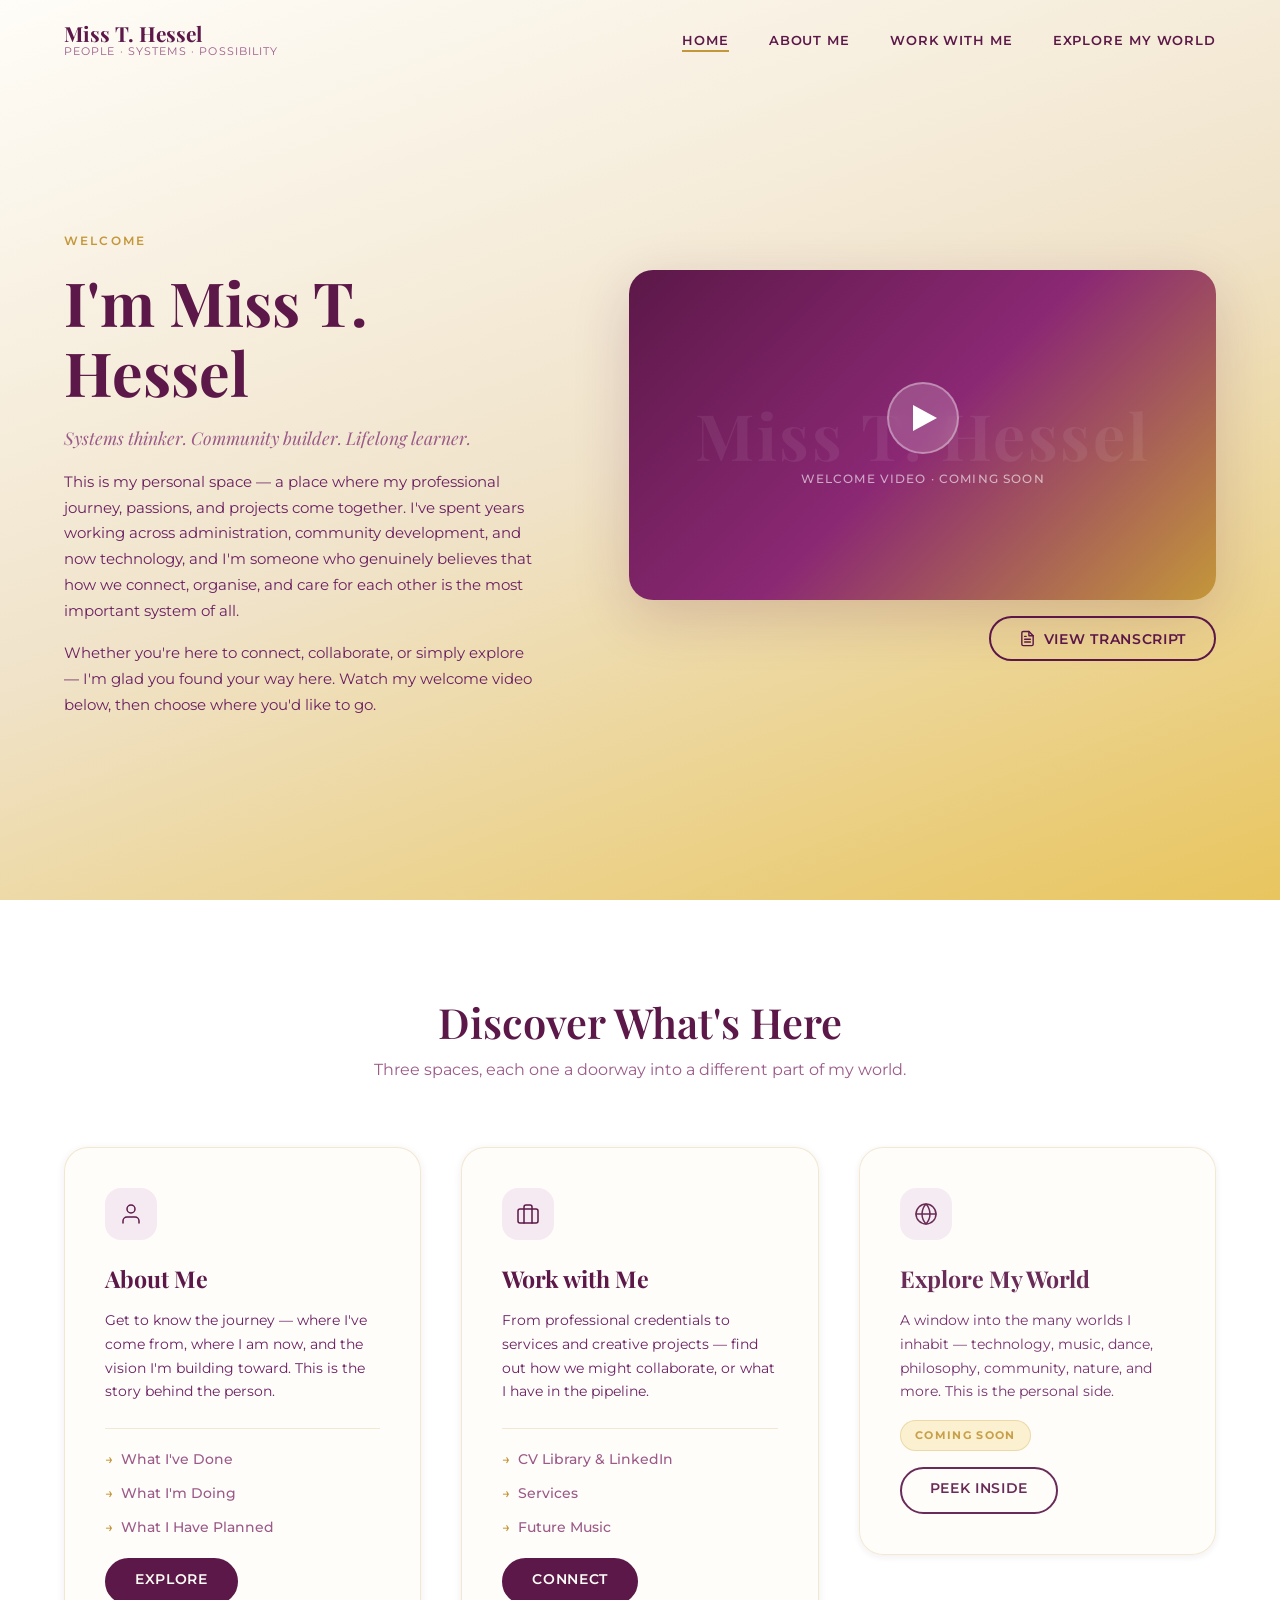
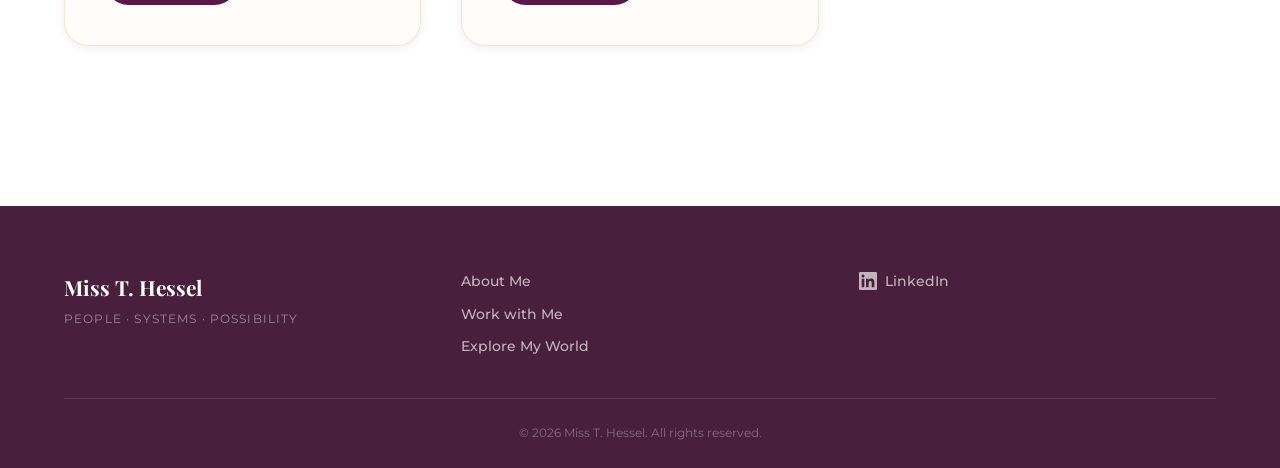
==== index.html @ 036d1e58 "Add personal brand landing page with full site structure - index.html: landing page with sticky head" ====
<!DOCTYPE html>
<html lang="en">
<head>
  <meta charset="UTF-8">
  <meta name="viewport" content="width=device-width, initial-scale=1.0">
  <title>Miss T. Hessel — People · Systems · Possibility</title>
  <meta name="description" content="Welcome to Miss T. Hessel's personal space — where systems thinking meets human connection. Explore my journey, work with me, or discover my world.">
  <link rel="preconnect" href="https://fonts.googleapis.com">
  <link rel="preconnect" href="https://fonts.gstatic.com" crossorigin>
  <link href="https://fonts.googleapis.com/css2?family=Playfair+Display:ital,wght@0,400;0,600;0,700;1,400&family=Montserrat:wght@300;400;500;600;700&display=swap" rel="stylesheet">
  <link rel="stylesheet" href="assets/css/styles.css">
</head>
<body>

  <!-- ════════════════════════════════════════════
       HEADER
       ════════════════════════════════════════════ -->
  <header class="site-header" id="site-header">
    <div class="container">
      <div class="header-inner">

        <a href="index.html" class="brand" aria-label="Miss T. Hessel — Home">
          <span class="brand-name">Miss T. Hessel</span>
          <span class="brand-tagline">People · Systems · Possibility</span>
        </a>

        <nav class="main-nav" id="main-nav" aria-label="Main navigation">
          <ul>
            <li><a href="index.html"        class="nav-link active">Home</a></li>
            <li><a href="about.html"        class="nav-link">About Me</a></li>
            <li><a href="work-with-me.html" class="nav-link">Work with Me</a></li>
            <li><a href="explore.html"      class="nav-link">Explore My World</a></li>
          </ul>
        </nav>

        <button class="hamburger" id="nav-toggle"
                aria-expanded="false" aria-controls="main-nav"
                aria-label="Toggle navigation menu">
          <span></span><span></span><span></span>
        </button>

      </div>
    </div>
  </header>

  <!-- ════════════════════════════════════════════
       MAIN CONTENT
       ════════════════════════════════════════════ -->
  <main>

    <!-- ── Welcome Section ─────────────────────── -->
    <section class="welcome-section" aria-labelledby="welcome-heading">
      <div class="container">
        <div class="welcome-grid">

          <!-- Text column -->
          <div class="welcome-text">
            <p class="welcome-eyebrow">Welcome</p>
            <h1 id="welcome-heading" class="welcome-heading">I'm Miss T. Hessel</h1>
            <p class="welcome-intro">
              Systems thinker. Community builder. Lifelong learner.
            </p>
            <p class="welcome-body">
              This is my personal space — a place where my professional journey,
              passions, and projects come together. I've spent years working across
              administration, community development, and now technology, and I'm
              someone who genuinely believes that how we connect, organise, and
              care for each other is the most important system of all.
            </p>
            <p class="welcome-body">
              Whether you're here to connect, collaborate, or simply explore —
              I'm glad you found your way here. Watch my welcome video below,
              then choose where you'd like to go.
            </p>
          </div>

          <!-- Video column -->
          <div class="video-block">

            <div class="video-container" id="video-container">
              <div class="video-placeholder" id="video-placeholder"
                   role="img" aria-label="Welcome video — coming soon">
                <div class="video-bg-text" aria-hidden="true">Miss T. Hessel</div>
                <button class="play-btn" id="play-btn" aria-label="Play welcome video">
                  <span class="play-triangle" aria-hidden="true"></span>
                </button>
                <p class="video-label" id="video-label">Welcome Video &middot; Coming Soon</p>
              </div>
            </div>

            <div class="transcript-controls">
              <button class="btn btn-outline transcript-btn"
                      id="transcript-toggle"
                      aria-expanded="false"
                      aria-controls="transcript-panel">
                <!-- Document / transcript icon -->
                <svg class="btn-icon" xmlns="http://www.w3.org/2000/svg"
                     viewBox="0 0 24 24" fill="none" stroke="currentColor"
                     stroke-width="2" stroke-linecap="round" stroke-linejoin="round"
                     aria-hidden="true">
                  <path d="M14 2H6a2 2 0 0 0-2 2v16a2 2 0 0 0 2 2h12a2 2 0 0 0 2-2V8z"/>
                  <polyline points="14 2 14 8 20 8"/>
                  <line x1="16" y1="13" x2="8" y2="13"/>
                  <line x1="16" y1="17" x2="8" y2="17"/>
                  <polyline points="10 9 9 9 8 9"/>
                </svg>
                <span class="transcript-btn-label">View Transcript</span>
              </button>
            </div>

            <div class="transcript-panel" id="transcript-panel" aria-hidden="true">
              <div class="transcript-inner">
                <h3>Video Transcript</h3>
                <p class="transcript-placeholder">
                  The transcript for this welcome video will appear here once the
                  video has been recorded. It will provide a full written version
                  of the content for accessibility and for those who prefer to read.
                </p>
              </div>
            </div>

          </div>
          <!-- /video-block -->

        </div>
      </div>
    </section>

    <!-- ── Discover Section ────────────────────── -->
    <section class="discover-section" aria-labelledby="discover-heading">
      <div class="container">

        <div class="section-intro">
          <h2 id="discover-heading" class="section-heading">Discover What's Here</h2>
          <p class="section-subheading">
            Three spaces, each one a doorway into a different part of my world.
          </p>
        </div>

        <div class="cards-grid">

          <!-- Card 1 — About Me -->
          <article class="nav-card" aria-labelledby="card-about-title">
            <div class="card-icon-wrap" aria-hidden="true">
              <svg xmlns="http://www.w3.org/2000/svg" viewBox="0 0 24 24"
                   fill="none" stroke="currentColor"
                   stroke-width="1.5" stroke-linecap="round" stroke-linejoin="round">
                <path d="M20 21v-2a4 4 0 0 0-4-4H8a4 4 0 0 0-4 4v2"/>
                <circle cx="12" cy="7" r="4"/>
              </svg>
            </div>
            <h3 id="card-about-title" class="card-title">About Me</h3>
            <p class="card-desc">
              Get to know the journey — where I've come from, where I am now,
              and the vision I'm building toward. This is the story behind the
              person.
            </p>
            <ul class="card-subnav" aria-label="About Me sections">
              <li><a href="about.html#done">What I've Done</a></li>
              <li><a href="about.html#doing">What I'm Doing</a></li>
              <li><a href="about.html#planned">What I Have Planned</a></li>
            </ul>
            <a href="about.html" class="btn btn-primary card-cta">Explore</a>
          </article>

          <!-- Card 2 — Work with Me -->
          <article class="nav-card" aria-labelledby="card-work-title">
            <div class="card-icon-wrap" aria-hidden="true">
              <svg xmlns="http://www.w3.org/2000/svg" viewBox="0 0 24 24"
                   fill="none" stroke="currentColor"
                   stroke-width="1.5" stroke-linecap="round" stroke-linejoin="round">
                <rect x="2" y="7" width="20" height="14" rx="2" ry="2"/>
                <path d="M16 21V5a2 2 0 0 0-2-2h-4a2 2 0 0 0-2 2v16"/>
              </svg>
            </div>
            <h3 id="card-work-title" class="card-title">Work with Me</h3>
            <p class="card-desc">
              From professional credentials to services and creative projects —
              find out how we might collaborate, or what I have in the pipeline.
            </p>
            <ul class="card-subnav" aria-label="Work with Me sections">
              <li><a href="work-with-me.html#cv-library">CV Library &amp; LinkedIn</a></li>
              <li><a href="work-with-me.html#services">Services</a></li>
              <li><a href="about.html#planned">Future Music</a></li>
            </ul>
            <a href="work-with-me.html" class="btn btn-primary card-cta">Connect</a>
          </article>

          <!-- Card 3 — Explore My World -->
          <article class="nav-card nav-card--soon" aria-labelledby="card-explore-title">
            <div class="card-icon-wrap" aria-hidden="true">
              <svg xmlns="http://www.w3.org/2000/svg" viewBox="0 0 24 24"
                   fill="none" stroke="currentColor"
                   stroke-width="1.5" stroke-linecap="round" stroke-linejoin="round">
                <circle cx="12" cy="12" r="10"/>
                <line x1="2" y1="12" x2="22" y2="12"/>
                <path d="M12 2a15.3 15.3 0 0 1 4 10 15.3 15.3 0 0 1-4 10
                         15.3 15.3 0 0 1-4-10 15.3 15.3 0 0 1 4-10z"/>
              </svg>
            </div>
            <h3 id="card-explore-title" class="card-title">Explore My World</h3>
            <p class="card-desc">
              A window into the many worlds I inhabit — technology, music, dance,
              philosophy, community, nature, and more. This is the personal side.
            </p>
            <div class="coming-soon-badge">Coming Soon</div>
            <a href="explore.html" class="btn btn-outline card-cta">Peek Inside</a>
          </article>

        </div>
      </div>
    </section>

  </main>

  <!-- ════════════════════════════════════════════
       FOOTER
       ════════════════════════════════════════════ -->
  <footer class="site-footer" aria-label="Site footer">
    <div class="container">
      <div class="footer-inner">

        <div class="footer-brand">
          <p class="footer-name">Miss T. Hessel</p>
          <p class="footer-tagline">People · Systems · Possibility</p>
        </div>

        <nav class="footer-nav" aria-label="Footer navigation">
          <a href="about.html">About Me</a>
          <a href="work-with-me.html">Work with Me</a>
          <a href="explore.html">Explore My World</a>
        </nav>

        <div class="footer-social">
          <!-- Update the href below with your real LinkedIn URL -->
          <a href="https://www.linkedin.com/in/your-linkedin-handle"
             target="_blank" rel="noopener noreferrer"
             class="social-link"
             aria-label="Visit Miss T. Hessel on LinkedIn">
            <svg xmlns="http://www.w3.org/2000/svg" viewBox="0 0 24 24"
                 fill="currentColor" aria-hidden="true">
              <path d="M20.447 20.452h-3.554v-5.569c0-1.328-.027-3.037-1.852-3.037
                       -1.853 0-2.136 1.445-2.136 2.939v5.667H9.351V9h3.414v1.561h.046
                       c.477-.9 1.637-1.85 3.37-1.85 3.601 0 4.267 2.37 4.267 5.455v6.286z
                       M5.337 7.433c-1.144 0-2.063-.926-2.063-2.065 0-1.138.92-2.063
                       2.063-2.063 1.14 0 2.064.925 2.064 2.063 0 1.139-.925 2.065-2.064 2.065z
                       M7.119 20.452H3.555V9h3.564v11.452z
                       M22.225 0H1.771C.792 0 0 .774 0 1.729v20.542C0 23.227.792 24
                       1.771 24h20.451C23.2 24 24 23.227 24 22.271V1.729C24 .774 23.2 0
                       22.222 0h.003z"/>
            </svg>
            LinkedIn
          </a>
        </div>

      </div>

      <div class="footer-bottom">
        <p>&copy; 2026 Miss T. Hessel. All rights reserved.</p>
      </div>
    </div>
  </footer>

  <script src="assets/js/main.js"></script>
</body>
</html>
---- assets/css/styles.css ----
/* ============================================================
   CSS Custom Properties
   ============================================================ */
:root {
  --plum-darkest:  #3A0D2E;
  --plum-dark:     #5C1848;
  --plum:          #7B2D6A;
  --plum-mid:      #9B5A88;
  --plum-light:    #DDB8CF;
  --plum-pale:     #F5EAF1;

  --gold:          #C4973A;
  --gold-light:    #E8C55E;
  --gold-pale:     #FBF0CC;

  --cream:         #F0E3CA;
  --beige:         #F5E9D0;
  --white:         #FFFDF8;

  --text-heading:  #5C1848;
  --text-body:     #6B2062;
  --text-muted:    #9B5A88;

  --font-serif:    'Playfair Display', Georgia, 'Times New Roman', serif;
  --font-sans:     'Montserrat', -apple-system, BlinkMacSystemFont, 'Segoe UI', sans-serif;

  --space-xs:  0.5rem;
  --space-sm:  1rem;
  --space-md:  1.5rem;
  --space-lg:  2.5rem;
  --space-xl:  4rem;
  --space-2xl: 6rem;

  --radius-sm:   8px;
  --radius-md:  16px;
  --radius-lg:  24px;
  --radius-full: 9999px;

  --shadow-sm:  0 2px  8px  rgba(92, 24, 72, 0.08);
  --shadow-md:  0 8px  32px rgba(92, 24, 72, 0.12);
  --shadow-lg:  0 16px 56px rgba(92, 24, 72, 0.18);

  --transition:     0.3s ease;
  --container-max:  1200px;
  --header-height:  80px;
}

/* ============================================================
   Reset & Base
   ============================================================ */
*, *::before, *::after { box-sizing: border-box; margin: 0; padding: 0; }

html { scroll-behavior: smooth; font-size: 16px; }

body {
  font-family: var(--font-sans);
  color: var(--text-body);
  line-height: 1.7;
  min-height: 100vh;
  position: relative;
  overflow-x: hidden;
}

/* Fixed gradient background — renders consistently on mobile */
body::before {
  content: '';
  position: fixed;
  inset: 0;
  background: linear-gradient(160deg, #FFFDF8 0%, #F0E3CA 50%, #E8C55E 100%);
  z-index: -1;
}

img, svg { display: block; max-width: 100%; }
a { color: inherit; text-decoration: none; }
ul { list-style: none; }
button { cursor: pointer; border: none; background: none; font-family: var(--font-sans); }

/* ============================================================
   Typography
   ============================================================ */
h1, h2, h3, h4 {
  font-family: var(--font-serif);
  color: var(--text-heading);
  line-height: 1.25;
  font-weight: 600;
}

p { max-width: 65ch; }

/* ============================================================
   Layout
   ============================================================ */
.container {
  width: 100%;
  max-width: var(--container-max);
  margin: 0 auto;
  padding: 0 var(--space-md);
}

/* ============================================================
   Buttons
   ============================================================ */
.btn {
  display: inline-flex;
  align-items: center;
  gap: 0.5rem;
  padding: 0.75rem 1.75rem;
  font-family: var(--font-sans);
  font-size: 0.85rem;
  font-weight: 600;
  letter-spacing: 0.05em;
  text-transform: uppercase;
  border-radius: var(--radius-full);
  border: 2px solid transparent;
  transition: var(--transition);
  cursor: pointer;
  white-space: nowrap;
}

.btn-primary {
  background: var(--plum-dark);
  color: var(--white);
  border-color: var(--plum-dark);
}
.btn-primary:hover,
.btn-primary:focus-visible {
  background: var(--plum);
  border-color: var(--plum);
  transform: translateY(-2px);
  box-shadow: var(--shadow-md);
}

.btn-outline {
  background: transparent;
  color: var(--plum-dark);
  border-color: var(--plum-dark);
}
.btn-outline:hover,
.btn-outline:focus-visible {
  background: var(--plum-pale);
  transform: translateY(-2px);
  box-shadow: var(--shadow-sm);
}

.btn-icon {
  width: 17px;
  height: 17px;
  flex-shrink: 0;
}

/* ============================================================
   Header
   ============================================================ */
.site-header {
  position: fixed;
  top: 0; left: 0; right: 0;
  z-index: 100;
  height: var(--header-height);
  transition: background var(--transition), box-shadow var(--transition);
}

.site-header.is-scrolled {
  background: rgba(255, 253, 248, 0.95);
  backdrop-filter: blur(14px);
  -webkit-backdrop-filter: blur(14px);
  box-shadow: var(--shadow-sm);
}

.header-inner {
  display: flex;
  align-items: center;
  justify-content: space-between;
  height: var(--header-height);
}

/* Brand */
.brand {
  display: flex;
  flex-direction: column;
  line-height: 1.2;
  transition: opacity var(--transition);
}
.brand:hover { opacity: 0.75; }

.brand-name {
  font-family: var(--font-serif);
  font-size: 1.3rem;
  font-weight: 700;
  color: var(--plum-dark);
}

.brand-tagline {
  font-size: 0.67rem;
  font-weight: 400;
  letter-spacing: 0.1em;
  text-transform: uppercase;
  color: var(--plum-mid);
}

/* Nav links */
.main-nav ul {
  display: flex;
  gap: var(--space-lg);
  align-items: center;
}

.nav-link {
  font-size: 0.8rem;
  font-weight: 600;
  letter-spacing: 0.07em;
  text-transform: uppercase;
  color: var(--plum-dark);
  position: relative;
  padding-bottom: 3px;
}
.nav-link::after {
  content: '';
  position: absolute;
  bottom: -1px; left: 0; right: 0;
  height: 2px;
  background: var(--gold);
  transform: scaleX(0);
  transform-origin: left;
  transition: transform var(--transition);
}
.nav-link:hover::after,
.nav-link.active::after { transform: scaleX(1); }

/* Hamburger */
.hamburger {
  display: none;
  flex-direction: column;
  gap: 5px;
  width: 32px;
  padding: 4px 2px;
}
.hamburger span {
  display: block;
  height: 2px;
  background: var(--plum-dark);
  border-radius: 2px;
  transition: var(--transition);
}
.hamburger.is-active span:nth-child(1) { transform: translateY(7px) rotate(45deg); }
.hamburger.is-active span:nth-child(2) { opacity: 0; transform: scaleX(0); }
.hamburger.is-active span:nth-child(3) { transform: translateY(-7px) rotate(-45deg); }

/* ============================================================
   Welcome / Hero Section
   ============================================================ */
.welcome-section {
  padding-top: calc(var(--header-height) + var(--space-xl));
  padding-bottom: var(--space-2xl);
  min-height: 100vh;
  display: flex;
  align-items: center;
}

.welcome-grid {
  display: grid;
  grid-template-columns: 1fr 1.25fr;
  gap: var(--space-2xl);
  align-items: center;
}

.welcome-text {
  display: flex;
  flex-direction: column;
  gap: var(--space-sm);
}

.welcome-eyebrow {
  font-size: 0.75rem;
  font-weight: 600;
  letter-spacing: 0.18em;
  text-transform: uppercase;
  color: var(--gold);
}

.welcome-heading {
  font-size: clamp(2.2rem, 5vw, 3.8rem);
  font-weight: 700;
  color: var(--plum-dark);
  line-height: 1.15;
}

.welcome-intro {
  font-family: var(--font-serif);
  font-style: italic;
  font-size: 1.1rem;
  color: var(--plum-mid);
  max-width: 42ch;
}

.welcome-body {
  font-size: 0.95rem;
  color: var(--text-body);
  max-width: 48ch;
}

/* ============================================================
   Video Block
   ============================================================ */
.video-block {
  display: flex;
  flex-direction: column;
  gap: var(--space-sm);
}

.video-container {
  position: relative;
  width: 100%;
  aspect-ratio: 16 / 9;
  border-radius: var(--radius-lg);
  overflow: hidden;
  box-shadow: var(--shadow-lg);
}

.video-placeholder {
  position: absolute;
  inset: 0;
  display: flex;
  flex-direction: column;
  align-items: center;
  justify-content: center;
  gap: var(--space-sm);
  background: linear-gradient(135deg, var(--plum-dark) 0%, #8B2874 50%, var(--gold) 100%);
  cursor: pointer;
}

.video-bg-text {
  position: absolute;
  inset: 0;
  display: flex;
  align-items: center;
  justify-content: center;
  font-family: var(--font-serif);
  font-size: clamp(1.8rem, 5vw, 4rem);
  font-weight: 700;
  color: rgba(255, 255, 255, 0.07);
  letter-spacing: 0.04em;
  text-align: center;
  pointer-events: none;
  user-select: none;
  padding: var(--space-md);
}

.play-btn {
  position: relative;
  z-index: 1;
  width: 72px;
  height: 72px;
  border-radius: 50%;
  background: rgba(255, 255, 255, 0.18);
  backdrop-filter: blur(8px);
  -webkit-backdrop-filter: blur(8px);
  border: 2px solid rgba(255, 255, 255, 0.35) !important;
  display: flex;
  align-items: center;
  justify-content: center;
  transition: transform var(--transition), background var(--transition);
}
.play-btn:hover {
  background: rgba(255, 255, 255, 0.30);
  transform: scale(1.1);
}

.play-triangle {
  width: 0; height: 0;
  border-style: solid;
  border-width: 13px 0 13px 24px;
  border-color: transparent transparent transparent white;
  margin-left: 5px;
}

.video-label {
  position: relative;
  z-index: 1;
  font-size: 0.72rem;
  font-weight: 500;
  letter-spacing: 0.1em;
  text-transform: uppercase;
  color: rgba(255, 255, 255, 0.6);
  transition: color var(--transition);
}

/* Transcript controls */
.transcript-controls {
  display: flex;
  justify-content: flex-end;
}

/* Transcript panel — animated slide */
.transcript-panel {
  overflow: hidden;
  max-height: 0;
  opacity: 0;
  transition: max-height 0.45s ease, opacity 0.4s ease;
}
.transcript-panel.is-open {
  max-height: 420px;
  opacity: 1;
}

.transcript-inner {
  background: rgba(255, 253, 248, 0.8);
  backdrop-filter: blur(10px);
  -webkit-backdrop-filter: blur(10px);
  border: 1px solid var(--plum-light);
  border-radius: var(--radius-md);
  padding: var(--space-md) var(--space-lg);
}
.transcript-inner h3 {
  font-size: 1rem;
  color: var(--plum-dark);
  margin-bottom: var(--space-sm);
}
.transcript-placeholder {
  font-size: 0.9rem;
  color: var(--text-muted);
  max-width: none;
  font-style: italic;
}

/* ============================================================
   Discover / Nav Cards Section
   ============================================================ */
.discover-section {
  padding: var(--space-2xl) 0;
}

.section-intro {
  text-align: center;
  margin-bottom: var(--space-xl);
}
.section-heading {
  font-size: clamp(1.8rem, 3.5vw, 2.6rem);
  color: var(--plum-dark);
  margin-bottom: var(--space-xs);
}
.section-subheading {
  font-size: 1rem;
  color: var(--text-muted);
  max-width: 52ch;
  margin: 0 auto;
}

/* Grid */
.cards-grid {
  display: grid;
  grid-template-columns: repeat(3, 1fr);
  gap: var(--space-lg);
  align-items: start;
}

/* Card */
.nav-card {
  background: rgba(255, 253, 248, 0.78);
  backdrop-filter: blur(14px);
  -webkit-backdrop-filter: blur(14px);
  border: 1px solid rgba(196, 151, 58, 0.22);
  border-radius: var(--radius-lg);
  padding: var(--space-lg);
  display: flex;
  flex-direction: column;
  gap: var(--space-sm);
  transition: transform var(--transition), box-shadow var(--transition), border-color var(--transition);
  box-shadow: var(--shadow-sm);
}
.nav-card:hover {
  transform: translateY(-6px);
  box-shadow: var(--shadow-md);
  border-color: var(--gold);
}
.nav-card--soon { opacity: 0.92; }

/* Card icon */
.card-icon-wrap {
  width: 52px;
  height: 52px;
  border-radius: var(--radius-md);
  background: var(--plum-pale);
  display: flex;
  align-items: center;
  justify-content: center;
  margin-bottom: var(--space-xs);
  flex-shrink: 0;
}
.card-icon-wrap svg {
  width: 24px;
  height: 24px;
  stroke: var(--plum-dark);
}

.card-title {
  font-size: 1.45rem;
  font-weight: 700;
  color: var(--plum-dark);
}
.card-desc {
  font-size: 0.9rem;
  color: var(--text-body);
  line-height: 1.65;
  max-width: none;
}

/* Sub-nav links */
.card-subnav {
  display: flex;
  flex-direction: column;
  gap: 0.4rem;
  border-top: 1px solid rgba(196, 151, 58, 0.2);
  padding-top: var(--space-sm);
  margin-top: var(--space-xs);
}
.card-subnav a {
  font-size: 0.85rem;
  font-weight: 500;
  color: var(--plum-mid);
  display: flex;
  align-items: center;
  gap: 0.5rem;
  transition: color var(--transition), padding-left var(--transition);
  padding: 0.15rem 0;
}
.card-subnav a::before {
  content: '→';
  color: var(--gold);
  flex-shrink: 0;
  transition: transform var(--transition);
}
.card-subnav a:hover {
  color: var(--plum-dark);
  padding-left: 0.25rem;
}
.card-subnav a:hover::before { transform: translateX(3px); }

/* Coming-soon badge */
.coming-soon-badge {
  display: inline-block;
  padding: 0.3rem 0.9rem;
  background: var(--gold-pale);
  color: var(--gold);
  font-size: 0.7rem;
  font-weight: 700;
  letter-spacing: 0.12em;
  text-transform: uppercase;
  border-radius: var(--radius-full);
  border: 1px solid rgba(196, 151, 58, 0.3);
  align-self: flex-start;
}

/* Card CTA */
.card-cta {
  align-self: flex-start;
  margin-top: auto;
  padding-top: calc(var(--space-sm) * 0.5);
}

/* ============================================================
   Footer
   ============================================================ */
.site-footer {
  background: rgba(58, 13, 46, 0.92);
  backdrop-filter: blur(16px);
  -webkit-backdrop-filter: blur(16px);
  color: rgba(255, 253, 248, 0.82);
  padding: var(--space-xl) 0 var(--space-md);
  margin-top: var(--space-xl);
}

.footer-inner {
  display: grid;
  grid-template-columns: 1fr 1fr 1fr;
  gap: var(--space-lg);
  align-items: start;
  padding-bottom: var(--space-lg);
  border-bottom: 1px solid rgba(255, 253, 248, 0.12);
}

.footer-name {
  font-family: var(--font-serif);
  font-size: 1.3rem;
  font-weight: 700;
  color: var(--white);
  max-width: none;
}
.footer-tagline {
  font-size: 0.72rem;
  letter-spacing: 0.1em;
  text-transform: uppercase;
  color: rgba(255, 253, 248, 0.48);
  margin-top: 0.3rem;
  max-width: none;
}

.footer-nav {
  display: flex;
  flex-direction: column;
  gap: 0.6rem;
}
.footer-nav a {
  font-size: 0.85rem;
  font-weight: 500;
  color: rgba(255, 253, 248, 0.68);
  transition: color var(--transition);
}
.footer-nav a:hover { color: var(--gold-light); }

.footer-social { display: flex; flex-direction: column; gap: 0.6rem; }
.social-link {
  display: inline-flex;
  align-items: center;
  gap: 0.5rem;
  font-size: 0.85rem;
  font-weight: 500;
  color: rgba(255, 253, 248, 0.68);
  transition: color var(--transition);
}
.social-link:hover { color: var(--gold-light); }
.social-link svg { width: 18px; height: 18px; flex-shrink: 0; }

.footer-bottom {
  padding-top: var(--space-md);
  text-align: center;
}
.footer-bottom p {
  font-size: 0.75rem;
  color: rgba(255, 253, 248, 0.35);
  max-width: none;
  margin: 0 auto;
}

/* ============================================================
   Inner Page Styles (About, Work with Me, Explore)
   ============================================================ */
.page-hero {
  padding-top: calc(var(--header-height) + var(--space-xl));
  padding-bottom: var(--space-xl);
  text-align: center;
}
.page-hero-eyebrow {
  font-size: 0.75rem;
  font-weight: 600;
  letter-spacing: 0.18em;
  text-transform: uppercase;
  color: var(--gold);
  margin-bottom: var(--space-sm);
}
.page-hero-title {
  font-size: clamp(2.2rem, 5vw, 3.6rem);
  font-weight: 700;
  color: var(--plum-dark);
  margin-bottom: var(--space-sm);
}
.page-hero-desc {
  font-size: 1rem;
  color: var(--text-muted);
  max-width: 55ch;
  margin: 0 auto;
}

/* Section anchor offset (accounts for fixed header) */
.section-anchor {
  display: block;
  height: var(--header-height);
  margin-top: calc(-1 * var(--header-height));
  visibility: hidden;
  pointer-events: none;
}

.content-section {
  padding: var(--space-xl) 0;
}
.content-section + .content-section {
  border-top: 1px solid rgba(196, 151, 58, 0.18);
}

.content-section-heading {
  font-size: clamp(1.5rem, 3vw, 2rem);
  color: var(--plum-dark);
  margin-bottom: var(--space-xs);
}
.content-section-sub {
  font-size: 0.9rem;
  color: var(--text-muted);
  margin-bottom: var(--space-lg);
}

.construction-card {
  background: rgba(255, 253, 248, 0.78);
  backdrop-filter: blur(12px);
  -webkit-backdrop-filter: blur(12px);
  border: 1px dashed rgba(196, 151, 58, 0.4);
  border-radius: var(--radius-lg);
  padding: var(--space-xl) var(--space-2xl);
  text-align: center;
  max-width: 620px;
}
.construction-card-icon {
  width: 56px;
  height: 56px;
  border-radius: var(--radius-md);
  background: var(--gold-pale);
  display: flex;
  align-items: center;
  justify-content: center;
  margin: 0 auto var(--space-sm);
}
.construction-card-icon svg {
  width: 26px;
  height: 26px;
  stroke: var(--gold);
}
.construction-card h3 {
  color: var(--plum-dark);
  margin-bottom: var(--space-xs);
}
.construction-card p {
  font-size: 0.9rem;
  color: var(--text-muted);
  max-width: 42ch;
  margin: 0 auto;
}

/* CV Library specific */
.linkedin-link {
  display: inline-flex;
  align-items: center;
  gap: 0.5rem;
  margin-top: var(--space-md);
  padding: 0.65rem 1.5rem;
  background: #0A66C2;
  color: white;
  border-radius: var(--radius-full);
  font-size: 0.85rem;
  font-weight: 600;
  letter-spacing: 0.04em;
  transition: var(--transition);
}
.linkedin-link:hover {
  background: #084e9a;
  transform: translateY(-2px);
  box-shadow: 0 6px 20px rgba(10, 102, 194, 0.35);
}
.linkedin-link svg { width: 18px; height: 18px; flex-shrink: 0; }

/* Future Music redirect card */
.redirect-card {
  background: rgba(255, 253, 248, 0.78);
  backdrop-filter: blur(12px);
  -webkit-backdrop-filter: blur(12px);
  border: 1px solid rgba(196, 151, 58, 0.3);
  border-radius: var(--radius-lg);
  padding: var(--space-lg) var(--space-xl);
  display: flex;
  flex-direction: column;
  gap: var(--space-sm);
  max-width: 560px;
}
.redirect-card p {
  font-size: 0.95rem;
  color: var(--text-body);
  max-width: none;
}

/* ============================================================
   Media Queries
   ============================================================ */
@media (max-width: 1024px) {
  .cards-grid {
    grid-template-columns: repeat(2, 1fr);
  }
  .nav-card:last-child {
    grid-column: 1 / -1;
    max-width: 460px;
    margin: 0 auto;
    width: 100%;
  }
  .welcome-grid {
    gap: var(--space-xl);
  }
}

@media (max-width: 768px) {
  :root { --header-height: 68px; }

  .hamburger { display: flex; }

  .main-nav {
    position: fixed;
    top: var(--header-height);
    left: 0; right: 0;
    background: rgba(255, 253, 248, 0.97);
    backdrop-filter: blur(18px);
    -webkit-backdrop-filter: blur(18px);
    padding: var(--space-md) var(--space-md) var(--space-lg);
    border-bottom: 1px solid rgba(196, 151, 58, 0.2);
    box-shadow: var(--shadow-md);
    transform: translateY(-110%);
    transition: transform var(--transition);
  }
  .main-nav.is-open { transform: translateY(0); }

  .main-nav ul {
    flex-direction: column;
    gap: var(--space-sm);
    align-items: flex-start;
  }
  .nav-link { font-size: 1rem; }

  .welcome-grid {
    grid-template-columns: 1fr;
    gap: var(--space-xl);
  }
  .welcome-section {
    min-height: auto;
    padding-bottom: var(--space-xl);
  }

  .cards-grid { grid-template-columns: 1fr; }
  .nav-card:last-child {
    grid-column: auto;
    max-width: none;
    margin: 0;
  }

  .footer-inner { grid-template-columns: 1fr; gap: var(--space-md); }

  .construction-card { padding: var(--space-lg); }
}

@media (max-width: 480px) {
  .container { padding: 0 var(--space-sm); }
  .nav-card { padding: var(--space-md); }
  .transcript-inner { padding: var(--space-sm) var(--space-md); }
}
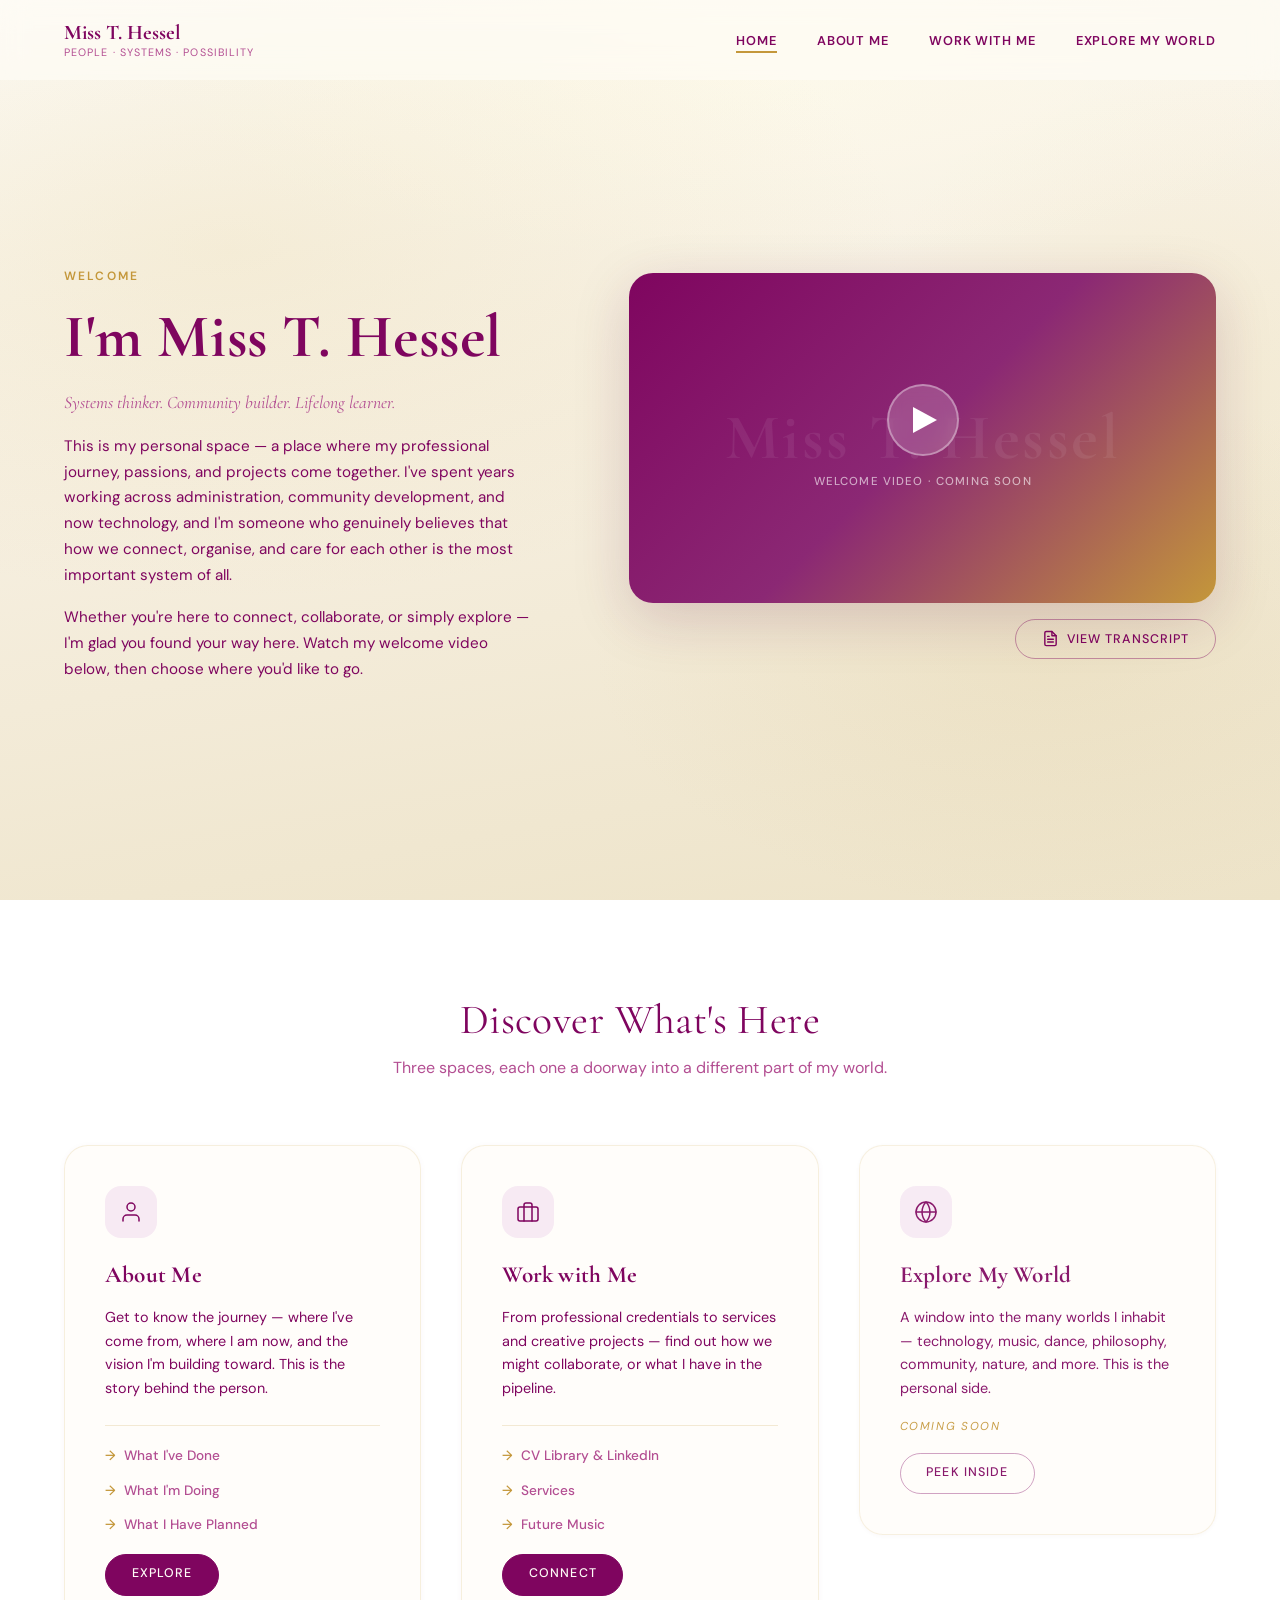
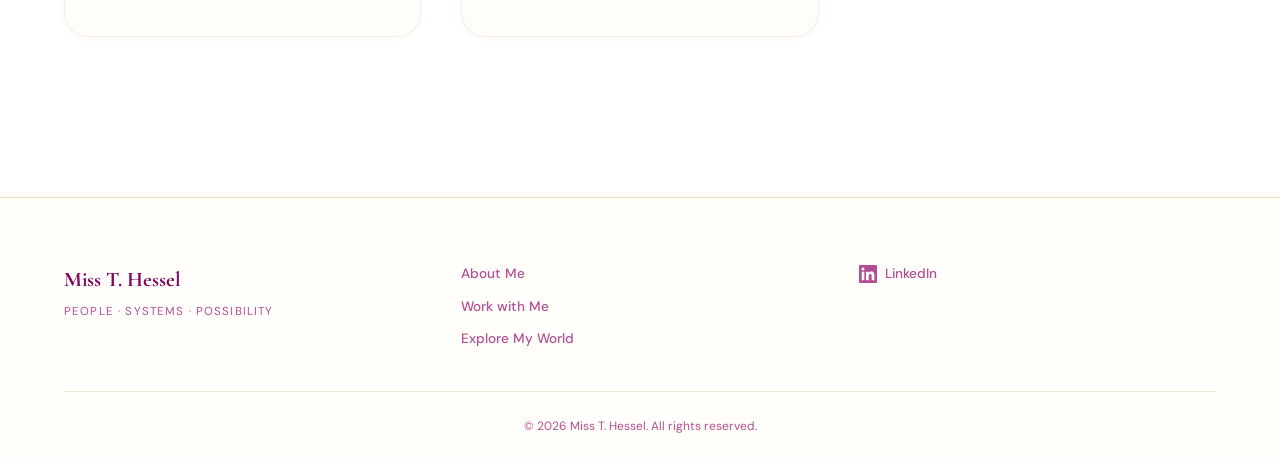
==== commit b4088f55: "Switch to Cormorant Garamond + DM Sans, apply minimalist refinements Fonts: Playfair Display → Cormo" ====
--- a/index.html
+++ b/index.html
@@ -7,7 +7,7 @@
   <meta name="description" content="Welcome to Miss T. Hessel's personal space — where systems thinking meets human connection. Explore my journey, work with me, or discover my world.">
   <link rel="preconnect" href="https://fonts.googleapis.com">
   <link rel="preconnect" href="https://fonts.gstatic.com" crossorigin>
-  <link href="https://fonts.googleapis.com/css2?family=Playfair+Display:ital,wght@0,400;0,600;0,700;1,400&family=Montserrat:wght@300;400;500;600;700&display=swap" rel="stylesheet">
+  <link href="https://fonts.googleapis.com/css2?family=Cormorant+Garamond:ital,wght@0,300;0,400;0,500;0,600;1,300;1,400&family=DM+Sans:opsz,wght@9..40,300;9..40,400;9..40,500;9..40,600&display=swap" rel="stylesheet">
   <link rel="stylesheet" href="assets/css/styles.css">
 </head>
 <body>
--- a/assets/css/styles.css
+++ b/assets/css/styles.css
@@ -2,12 +2,12 @@
    CSS Custom Properties
    ============================================================ */
 :root {
-  --plum-darkest:  #3A0D2E;
-  --plum-dark:     #5C1848;
-  --plum:          #7B2D6A;
-  --plum-mid:      #9B5A88;
-  --plum-light:    #DDB8CF;
-  --plum-pale:     #F5EAF1;
+  --plum-darkest:  #5C0344;
+  --plum-dark:     #7f055f;
+  --plum:          #9B1878;
+  --plum-mid:      #B34E92;
+  --plum-light:    #E0B0D2;
+  --plum-pale:     #F7EAF3;
 
   --gold:          #C4973A;
   --gold-light:    #E8C55E;
@@ -17,12 +17,12 @@
   --beige:         #F5E9D0;
   --white:         #FFFDF8;
 
-  --text-heading:  #5C1848;
-  --text-body:     #6B2062;
-  --text-muted:    #9B5A88;
-
-  --font-serif:    'Playfair Display', Georgia, 'Times New Roman', serif;
-  --font-sans:     'Montserrat', -apple-system, BlinkMacSystemFont, 'Segoe UI', sans-serif;
+  --text-heading:  #7f055f;
+  --text-body:     #7f055f;
+  --text-muted:    #B34E92;
+
+  --font-serif:    'Cormorant Garamond', Georgia, serif;
+  --font-sans:     'DM Sans', -apple-system, BlinkMacSystemFont, sans-serif;
 
   --space-xs:  0.5rem;
   --space-sm:  1rem;
@@ -66,7 +66,12 @@
   content: '';
   position: fixed;
   inset: 0;
-  background: linear-gradient(160deg, #FFFDF8 0%, #F0E3CA 50%, #E8C55E 100%);
+  background:
+    radial-gradient(ellipse 75% 55% at 18% 28%, rgba(228, 208, 148, 0.22) 0%, transparent 70%),
+    radial-gradient(ellipse 55% 45% at 82% 72%, rgba(215, 193, 135, 0.18) 0%, transparent 65%),
+    radial-gradient(ellipse 85% 38% at 58% 8%,  rgba(255, 251, 232, 0.55) 0%, transparent 58%),
+    radial-gradient(ellipse 40% 50% at 92% 38%, rgba(235, 218, 162, 0.16) 0%, transparent 60%),
+    linear-gradient(170deg, #FDFBF6 0%, #F6EFE0 45%, #EDE3C8 100%);
   z-index: -1;
 }
 
@@ -81,8 +86,9 @@
 h1, h2, h3, h4 {
   font-family: var(--font-serif);
   color: var(--text-heading);
-  line-height: 1.25;
-  font-weight: 600;
+  line-height: 1.2;
+  font-weight: 400;
+  letter-spacing: 0.01em;
 }
 
 p { max-width: 65ch; }
@@ -104,14 +110,14 @@
   display: inline-flex;
   align-items: center;
   gap: 0.5rem;
-  padding: 0.75rem 1.75rem;
+  padding: 0.65rem 1.6rem;
   font-family: var(--font-sans);
-  font-size: 0.85rem;
-  font-weight: 600;
-  letter-spacing: 0.05em;
+  font-size: 0.78rem;
+  font-weight: 500;
+  letter-spacing: 0.09em;
   text-transform: uppercase;
   border-radius: var(--radius-full);
-  border: 2px solid transparent;
+  border: 1px solid transparent;
   transition: var(--transition);
   cursor: pointer;
   white-space: nowrap;
@@ -126,20 +132,20 @@
 .btn-primary:focus-visible {
   background: var(--plum);
   border-color: var(--plum);
-  transform: translateY(-2px);
-  box-shadow: var(--shadow-md);
+  transform: translateY(-1px);
+  box-shadow: 0 4px 16px rgba(127, 5, 95, 0.18);
 }
 
 .btn-outline {
   background: transparent;
   color: var(--plum-dark);
-  border-color: var(--plum-dark);
+  border-color: rgba(127, 5, 95, 0.4);
 }
 .btn-outline:hover,
 .btn-outline:focus-visible {
   background: var(--plum-pale);
-  transform: translateY(-2px);
-  box-shadow: var(--shadow-sm);
+  border-color: var(--plum-dark);
+  transform: translateY(-1px);
 }
 
 .btn-icon {
@@ -156,13 +162,14 @@
   top: 0; left: 0; right: 0;
   z-index: 100;
   height: var(--header-height);
-  transition: background var(--transition), box-shadow var(--transition);
-}
-
-.site-header.is-scrolled {
-  background: rgba(255, 253, 248, 0.95);
+  background: rgba(255, 253, 248, 0.55);
   backdrop-filter: blur(14px);
   -webkit-backdrop-filter: blur(14px);
+  transition: background var(--transition), box-shadow var(--transition);
+}
+
+.site-header.is-scrolled {
+  background: rgba(255, 253, 248, 0.82);
   box-shadow: var(--shadow-sm);
 }
 
@@ -455,22 +462,22 @@
 
 /* Card */
 .nav-card {
-  background: rgba(255, 253, 248, 0.78);
-  backdrop-filter: blur(14px);
-  -webkit-backdrop-filter: blur(14px);
-  border: 1px solid rgba(196, 151, 58, 0.22);
+  background: rgba(255, 253, 248, 0.7);
+  backdrop-filter: blur(12px);
+  -webkit-backdrop-filter: blur(12px);
+  border: 1px solid rgba(196, 151, 58, 0.15);
   border-radius: var(--radius-lg);
   padding: var(--space-lg);
   display: flex;
   flex-direction: column;
   gap: var(--space-sm);
   transition: transform var(--transition), box-shadow var(--transition), border-color var(--transition);
-  box-shadow: var(--shadow-sm);
+  box-shadow: 0 1px 6px rgba(127, 5, 95, 0.04);
 }
 .nav-card:hover {
-  transform: translateY(-6px);
-  box-shadow: var(--shadow-md);
-  border-color: var(--gold);
+  transform: translateY(-4px);
+  box-shadow: 0 8px 28px rgba(127, 5, 95, 0.08);
+  border-color: rgba(196, 151, 58, 0.35);
 }
 .nav-card--soon { opacity: 0.92; }
 
@@ -538,15 +545,12 @@
 /* Coming-soon badge */
 .coming-soon-badge {
   display: inline-block;
-  padding: 0.3rem 0.9rem;
-  background: var(--gold-pale);
   color: var(--gold);
-  font-size: 0.7rem;
-  font-weight: 700;
-  letter-spacing: 0.12em;
+  font-size: 0.72rem;
+  font-weight: 400;
+  letter-spacing: 0.14em;
   text-transform: uppercase;
-  border-radius: var(--radius-full);
-  border: 1px solid rgba(196, 151, 58, 0.3);
+  font-style: italic;
   align-self: flex-start;
 }
 
@@ -561,10 +565,11 @@
    Footer
    ============================================================ */
 .site-footer {
-  background: rgba(58, 13, 46, 0.92);
+  background: rgba(255, 253, 248, 0.55);
   backdrop-filter: blur(16px);
   -webkit-backdrop-filter: blur(16px);
-  color: rgba(255, 253, 248, 0.82);
+  border-top: 1px solid rgba(196, 151, 58, 0.3);
+  color: var(--text-body);
   padding: var(--space-xl) 0 var(--space-md);
   margin-top: var(--space-xl);
 }
@@ -575,21 +580,21 @@
   gap: var(--space-lg);
   align-items: start;
   padding-bottom: var(--space-lg);
-  border-bottom: 1px solid rgba(255, 253, 248, 0.12);
+  border-bottom: 1px solid rgba(196, 151, 58, 0.2);
 }
 
 .footer-name {
   font-family: var(--font-serif);
   font-size: 1.3rem;
   font-weight: 700;
-  color: var(--white);
+  color: var(--plum-dark);
   max-width: none;
 }
 .footer-tagline {
   font-size: 0.72rem;
   letter-spacing: 0.1em;
   text-transform: uppercase;
-  color: rgba(255, 253, 248, 0.48);
+  color: var(--plum-mid);
   margin-top: 0.3rem;
   max-width: none;
 }
@@ -602,10 +607,10 @@
 .footer-nav a {
   font-size: 0.85rem;
   font-weight: 500;
-  color: rgba(255, 253, 248, 0.68);
+  color: var(--plum-mid);
   transition: color var(--transition);
 }
-.footer-nav a:hover { color: var(--gold-light); }
+.footer-nav a:hover { color: var(--plum-dark); }
 
 .footer-social { display: flex; flex-direction: column; gap: 0.6rem; }
 .social-link {
@@ -614,10 +619,10 @@
   gap: 0.5rem;
   font-size: 0.85rem;
   font-weight: 500;
-  color: rgba(255, 253, 248, 0.68);
+  color: var(--plum-mid);
   transition: color var(--transition);
 }
-.social-link:hover { color: var(--gold-light); }
+.social-link:hover { color: var(--plum-dark); }
 .social-link svg { width: 18px; height: 18px; flex-shrink: 0; }
 
 .footer-bottom {
@@ -626,7 +631,7 @@
 }
 .footer-bottom p {
   font-size: 0.75rem;
-  color: rgba(255, 253, 248, 0.35);
+  color: var(--plum-mid);
   max-width: none;
   margin: 0 auto;
 }
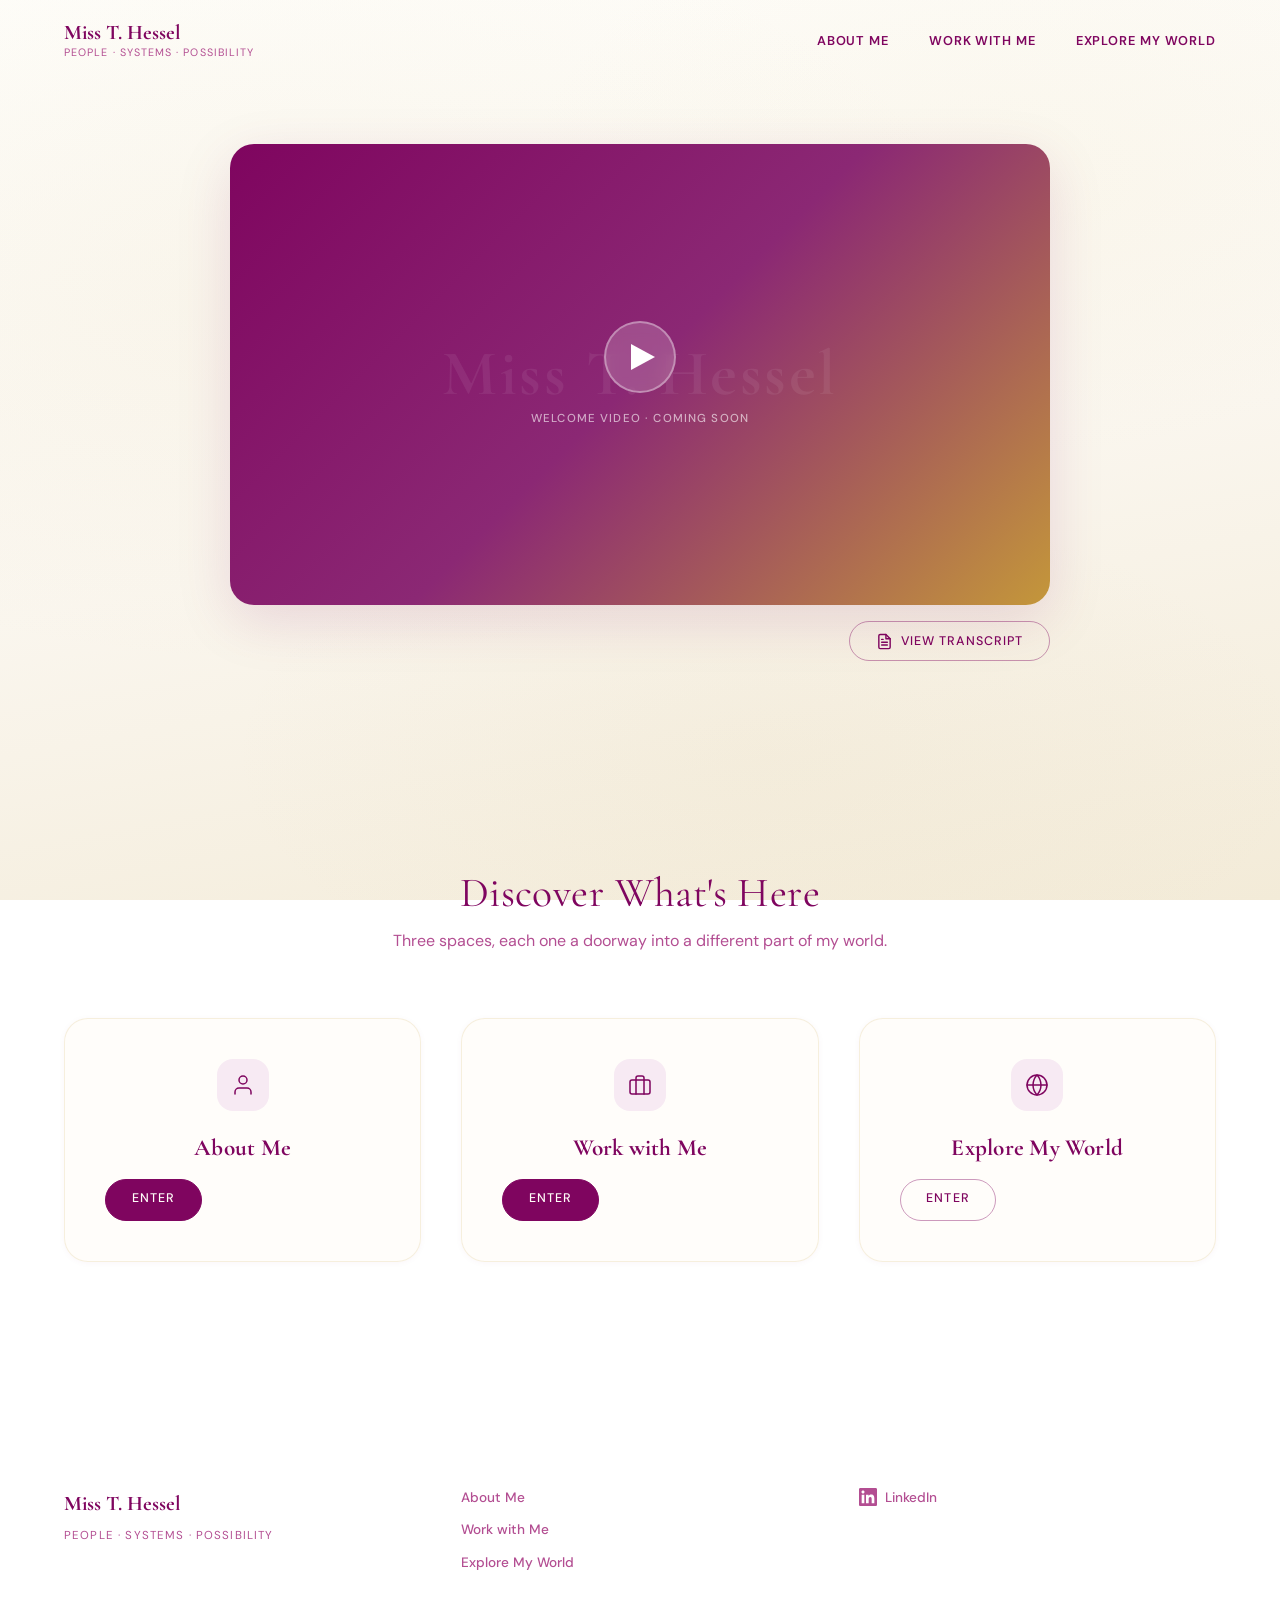
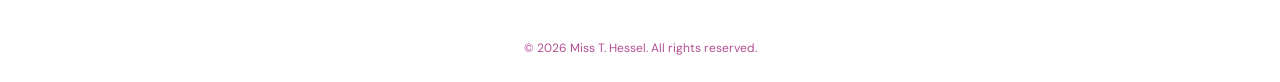
==== commit 294b4b4d: "Simplify homepage layout and nav across all pages Homepage: remove welcome text entirely, centre vid" ====
--- a/index.html
+++ b/index.html
@@ -26,7 +26,6 @@
 
         <nav class="main-nav" id="main-nav" aria-label="Main navigation">
           <ul>
-            <li><a href="index.html"        class="nav-link active">Home</a></li>
             <li><a href="about.html"        class="nav-link">About Me</a></li>
             <li><a href="work-with-me.html" class="nav-link">Work with Me</a></li>
             <li><a href="explore.html"      class="nav-link">Explore My World</a></li>
@@ -49,78 +48,50 @@
   <main>
 
     <!-- ── Welcome Section ─────────────────────── -->
-    <section class="welcome-section" aria-labelledby="welcome-heading">
+    <section class="welcome-section">
       <div class="container">
-        <div class="welcome-grid">
-
-          <!-- Text column -->
-          <div class="welcome-text">
-            <p class="welcome-eyebrow">Welcome</p>
-            <h1 id="welcome-heading" class="welcome-heading">I'm Miss T. Hessel</h1>
-            <p class="welcome-intro">
-              Systems thinker. Community builder. Lifelong learner.
-            </p>
-            <p class="welcome-body">
-              This is my personal space — a place where my professional journey,
-              passions, and projects come together. I've spent years working across
-              administration, community development, and now technology, and I'm
-              someone who genuinely believes that how we connect, organise, and
-              care for each other is the most important system of all.
-            </p>
-            <p class="welcome-body">
-              Whether you're here to connect, collaborate, or simply explore —
-              I'm glad you found your way here. Watch my welcome video below,
-              then choose where you'd like to go.
-            </p>
+        <div class="video-block">
+
+          <div class="video-container" id="video-container">
+            <div class="video-placeholder" id="video-placeholder"
+                 role="img" aria-label="Welcome video — coming soon">
+              <div class="video-bg-text" aria-hidden="true">Miss T. Hessel</div>
+              <button class="play-btn" id="play-btn" aria-label="Play welcome video">
+                <span class="play-triangle" aria-hidden="true"></span>
+              </button>
+              <p class="video-label" id="video-label">Welcome Video &middot; Coming Soon</p>
+            </div>
           </div>
 
-          <!-- Video column -->
-          <div class="video-block">
-
-            <div class="video-container" id="video-container">
-              <div class="video-placeholder" id="video-placeholder"
-                   role="img" aria-label="Welcome video — coming soon">
-                <div class="video-bg-text" aria-hidden="true">Miss T. Hessel</div>
-                <button class="play-btn" id="play-btn" aria-label="Play welcome video">
-                  <span class="play-triangle" aria-hidden="true"></span>
-                </button>
-                <p class="video-label" id="video-label">Welcome Video &middot; Coming Soon</p>
-              </div>
-            </div>
-
-            <div class="transcript-controls">
-              <button class="btn btn-outline transcript-btn"
-                      id="transcript-toggle"
-                      aria-expanded="false"
-                      aria-controls="transcript-panel">
-                <!-- Document / transcript icon -->
-                <svg class="btn-icon" xmlns="http://www.w3.org/2000/svg"
-                     viewBox="0 0 24 24" fill="none" stroke="currentColor"
-                     stroke-width="2" stroke-linecap="round" stroke-linejoin="round"
-                     aria-hidden="true">
-                  <path d="M14 2H6a2 2 0 0 0-2 2v16a2 2 0 0 0 2 2h12a2 2 0 0 0 2-2V8z"/>
-                  <polyline points="14 2 14 8 20 8"/>
-                  <line x1="16" y1="13" x2="8" y2="13"/>
-                  <line x1="16" y1="17" x2="8" y2="17"/>
-                  <polyline points="10 9 9 9 8 9"/>
-                </svg>
-                <span class="transcript-btn-label">View Transcript</span>
-              </button>
-            </div>
-
-            <div class="transcript-panel" id="transcript-panel" aria-hidden="true">
-              <div class="transcript-inner">
-                <h3>Video Transcript</h3>
-                <p class="transcript-placeholder">
-                  The transcript for this welcome video will appear here once the
-                  video has been recorded. It will provide a full written version
-                  of the content for accessibility and for those who prefer to read.
-                </p>
-              </div>
-            </div>
-
+          <div class="transcript-controls">
+            <button class="btn btn-outline transcript-btn"
+                    id="transcript-toggle"
+                    aria-expanded="false"
+                    aria-controls="transcript-panel">
+              <svg class="btn-icon" xmlns="http://www.w3.org/2000/svg"
+                   viewBox="0 0 24 24" fill="none" stroke="currentColor"
+                   stroke-width="2" stroke-linecap="round" stroke-linejoin="round"
+                   aria-hidden="true">
+                <path d="M14 2H6a2 2 0 0 0-2 2v16a2 2 0 0 0 2 2h12a2 2 0 0 0 2-2V8z"/>
+                <polyline points="14 2 14 8 20 8"/>
+                <line x1="16" y1="13" x2="8" y2="13"/>
+                <line x1="16" y1="17" x2="8" y2="17"/>
+                <polyline points="10 9 9 9 8 9"/>
+              </svg>
+              <span class="transcript-btn-label">View Transcript</span>
+            </button>
           </div>
-          <!-- /video-block -->
+
+          <div class="transcript-panel" id="transcript-panel" aria-hidden="true">
+            <div class="transcript-inner">
+              <h3>Video Transcript</h3>
+              <p class="transcript-placeholder">
+                The transcript for this welcome video will appear here once the
+                video has been recorded. It will provide a full written version
+                of the content for accessibility and for those who prefer to read.
+              </p>
+            </div>
+          </div>
 
         </div>
       </div>
@@ -139,8 +110,7 @@
 
         <div class="cards-grid">
 
-          <!-- Card 1 — About Me -->
-          <article class="nav-card" aria-labelledby="card-about-title">
+          <article class="nav-card">
             <div class="card-icon-wrap" aria-hidden="true">
               <svg xmlns="http://www.w3.org/2000/svg" viewBox="0 0 24 24"
                    fill="none" stroke="currentColor"
@@ -149,22 +119,11 @@
                 <circle cx="12" cy="7" r="4"/>
               </svg>
             </div>
-            <h3 id="card-about-title" class="card-title">About Me</h3>
-            <p class="card-desc">
-              Get to know the journey — where I've come from, where I am now,
-              and the vision I'm building toward. This is the story behind the
-              person.
-            </p>
-            <ul class="card-subnav" aria-label="About Me sections">
-              <li><a href="about.html#done">What I've Done</a></li>
-              <li><a href="about.html#doing">What I'm Doing</a></li>
-              <li><a href="about.html#planned">What I Have Planned</a></li>
-            </ul>
-            <a href="about.html" class="btn btn-primary card-cta">Explore</a>
+            <h3 class="card-title">About Me</h3>
+            <a href="about.html" class="btn btn-primary card-cta">Enter</a>
           </article>
 
-          <!-- Card 2 — Work with Me -->
-          <article class="nav-card" aria-labelledby="card-work-title">
+          <article class="nav-card">
             <div class="card-icon-wrap" aria-hidden="true">
               <svg xmlns="http://www.w3.org/2000/svg" viewBox="0 0 24 24"
                    fill="none" stroke="currentColor"
@@ -173,21 +132,11 @@
                 <path d="M16 21V5a2 2 0 0 0-2-2h-4a2 2 0 0 0-2 2v16"/>
               </svg>
             </div>
-            <h3 id="card-work-title" class="card-title">Work with Me</h3>
-            <p class="card-desc">
-              From professional credentials to services and creative projects —
-              find out how we might collaborate, or what I have in the pipeline.
-            </p>
-            <ul class="card-subnav" aria-label="Work with Me sections">
-              <li><a href="work-with-me.html#cv-library">CV Library &amp; LinkedIn</a></li>
-              <li><a href="work-with-me.html#services">Services</a></li>
-              <li><a href="about.html#planned">Future Music</a></li>
-            </ul>
-            <a href="work-with-me.html" class="btn btn-primary card-cta">Connect</a>
+            <h3 class="card-title">Work with Me</h3>
+            <a href="work-with-me.html" class="btn btn-primary card-cta">Enter</a>
           </article>
 
-          <!-- Card 3 — Explore My World -->
-          <article class="nav-card nav-card--soon" aria-labelledby="card-explore-title">
+          <article class="nav-card">
             <div class="card-icon-wrap" aria-hidden="true">
               <svg xmlns="http://www.w3.org/2000/svg" viewBox="0 0 24 24"
                    fill="none" stroke="currentColor"
@@ -198,13 +147,8 @@
                          15.3 15.3 0 0 1-4-10 15.3 15.3 0 0 1 4-10z"/>
               </svg>
             </div>
-            <h3 id="card-explore-title" class="card-title">Explore My World</h3>
-            <p class="card-desc">
-              A window into the many worlds I inhabit — technology, music, dance,
-              philosophy, community, nature, and more. This is the personal side.
-            </p>
-            <div class="coming-soon-badge">Coming Soon</div>
-            <a href="explore.html" class="btn btn-outline card-cta">Peek Inside</a>
+            <h3 class="card-title">Explore My World</h3>
+            <a href="explore.html" class="btn btn-outline card-cta">Enter</a>
           </article>
 
         </div>
--- a/assets/css/styles.css
+++ b/assets/css/styles.css
@@ -36,9 +36,9 @@
   --radius-lg:  24px;
   --radius-full: 9999px;
 
-  --shadow-sm:  0 2px  8px  rgba(92, 24, 72, 0.08);
-  --shadow-md:  0 8px  32px rgba(92, 24, 72, 0.12);
-  --shadow-lg:  0 16px 56px rgba(92, 24, 72, 0.18);
+  --shadow-sm:  0 2px  8px  rgba(127, 5, 95, 0.06);
+  --shadow-md:  0 8px  32px rgba(127, 5, 95, 0.09);
+  --shadow-lg:  0 16px 56px rgba(127, 5, 95, 0.13);
 
   --transition:     0.3s ease;
   --container-max:  1200px;
@@ -67,11 +67,10 @@
   position: fixed;
   inset: 0;
   background:
-    radial-gradient(ellipse 75% 55% at 18% 28%, rgba(228, 208, 148, 0.22) 0%, transparent 70%),
-    radial-gradient(ellipse 55% 45% at 82% 72%, rgba(215, 193, 135, 0.18) 0%, transparent 65%),
-    radial-gradient(ellipse 85% 38% at 58% 8%,  rgba(255, 251, 232, 0.55) 0%, transparent 58%),
-    radial-gradient(ellipse 40% 50% at 92% 38%, rgba(235, 218, 162, 0.16) 0%, transparent 60%),
-    linear-gradient(170deg, #FDFBF6 0%, #F6EFE0 45%, #EDE3C8 100%);
+    radial-gradient(ellipse 80% 60% at 22% 32%, rgba(220, 198, 145, 0.09) 0%, transparent 70%),
+    radial-gradient(ellipse 60% 50% at 78% 20%, rgba(235, 220, 172, 0.10) 0%, transparent 62%),
+    radial-gradient(ellipse 65% 45% at 60% 84%, rgba(210, 188, 135, 0.07) 0%, transparent 65%),
+    linear-gradient(170deg, #FEFDF9 0%, #FAF6EE 55%, #F3EBD8 100%);
   z-index: -1;
 }
 
@@ -162,15 +161,11 @@
   top: 0; left: 0; right: 0;
   z-index: 100;
   height: var(--header-height);
-  background: rgba(255, 253, 248, 0.55);
-  backdrop-filter: blur(14px);
-  -webkit-backdrop-filter: blur(14px);
-  transition: background var(--transition), box-shadow var(--transition);
+  background: transparent;
 }
 
 .site-header.is-scrolled {
-  background: rgba(255, 253, 248, 0.82);
-  box-shadow: var(--shadow-sm);
+  background: transparent;
 }
 
 .header-inner {
@@ -258,60 +253,21 @@
 .welcome-section {
   padding-top: calc(var(--header-height) + var(--space-xl));
   padding-bottom: var(--space-2xl);
-  min-height: 100vh;
-  display: flex;
-  align-items: center;
-}
-
-.welcome-grid {
-  display: grid;
-  grid-template-columns: 1fr 1.25fr;
-  gap: var(--space-2xl);
-  align-items: center;
-}
-
-.welcome-text {
+  min-height: 70vh;
+  display: flex;
+  align-items: center;
+}
+
+/* ============================================================
+   Video Block
+   ============================================================ */
+.video-block {
   display: flex;
   flex-direction: column;
   gap: var(--space-sm);
-}
-
-.welcome-eyebrow {
-  font-size: 0.75rem;
-  font-weight: 600;
-  letter-spacing: 0.18em;
-  text-transform: uppercase;
-  color: var(--gold);
-}
-
-.welcome-heading {
-  font-size: clamp(2.2rem, 5vw, 3.8rem);
-  font-weight: 700;
-  color: var(--plum-dark);
-  line-height: 1.15;
-}
-
-.welcome-intro {
-  font-family: var(--font-serif);
-  font-style: italic;
-  font-size: 1.1rem;
-  color: var(--plum-mid);
-  max-width: 42ch;
-}
-
-.welcome-body {
-  font-size: 0.95rem;
-  color: var(--text-body);
-  max-width: 48ch;
-}
-
-/* ============================================================
-   Video Block
-   ============================================================ */
-.video-block {
-  display: flex;
-  flex-direction: column;
-  gap: var(--space-sm);
+  max-width: 820px;
+  margin: 0 auto;
+  width: 100%;
 }
 
 .video-container {
@@ -470,6 +426,8 @@
   padding: var(--space-lg);
   display: flex;
   flex-direction: column;
+  align-items: center;
+  text-align: center;
   gap: var(--space-sm);
   transition: transform var(--transition), box-shadow var(--transition), border-color var(--transition);
   box-shadow: 0 1px 6px rgba(127, 5, 95, 0.04);
@@ -565,10 +523,7 @@
    Footer
    ============================================================ */
 .site-footer {
-  background: rgba(255, 253, 248, 0.55);
-  backdrop-filter: blur(16px);
-  -webkit-backdrop-filter: blur(16px);
-  border-top: 1px solid rgba(196, 151, 58, 0.3);
+  background: transparent;
   color: var(--text-body);
   padding: var(--space-xl) 0 var(--space-md);
   margin-top: var(--space-xl);
@@ -580,7 +535,6 @@
   gap: var(--space-lg);
   align-items: start;
   padding-bottom: var(--space-lg);
-  border-bottom: 1px solid rgba(196, 151, 58, 0.2);
 }
 
 .footer-name {
